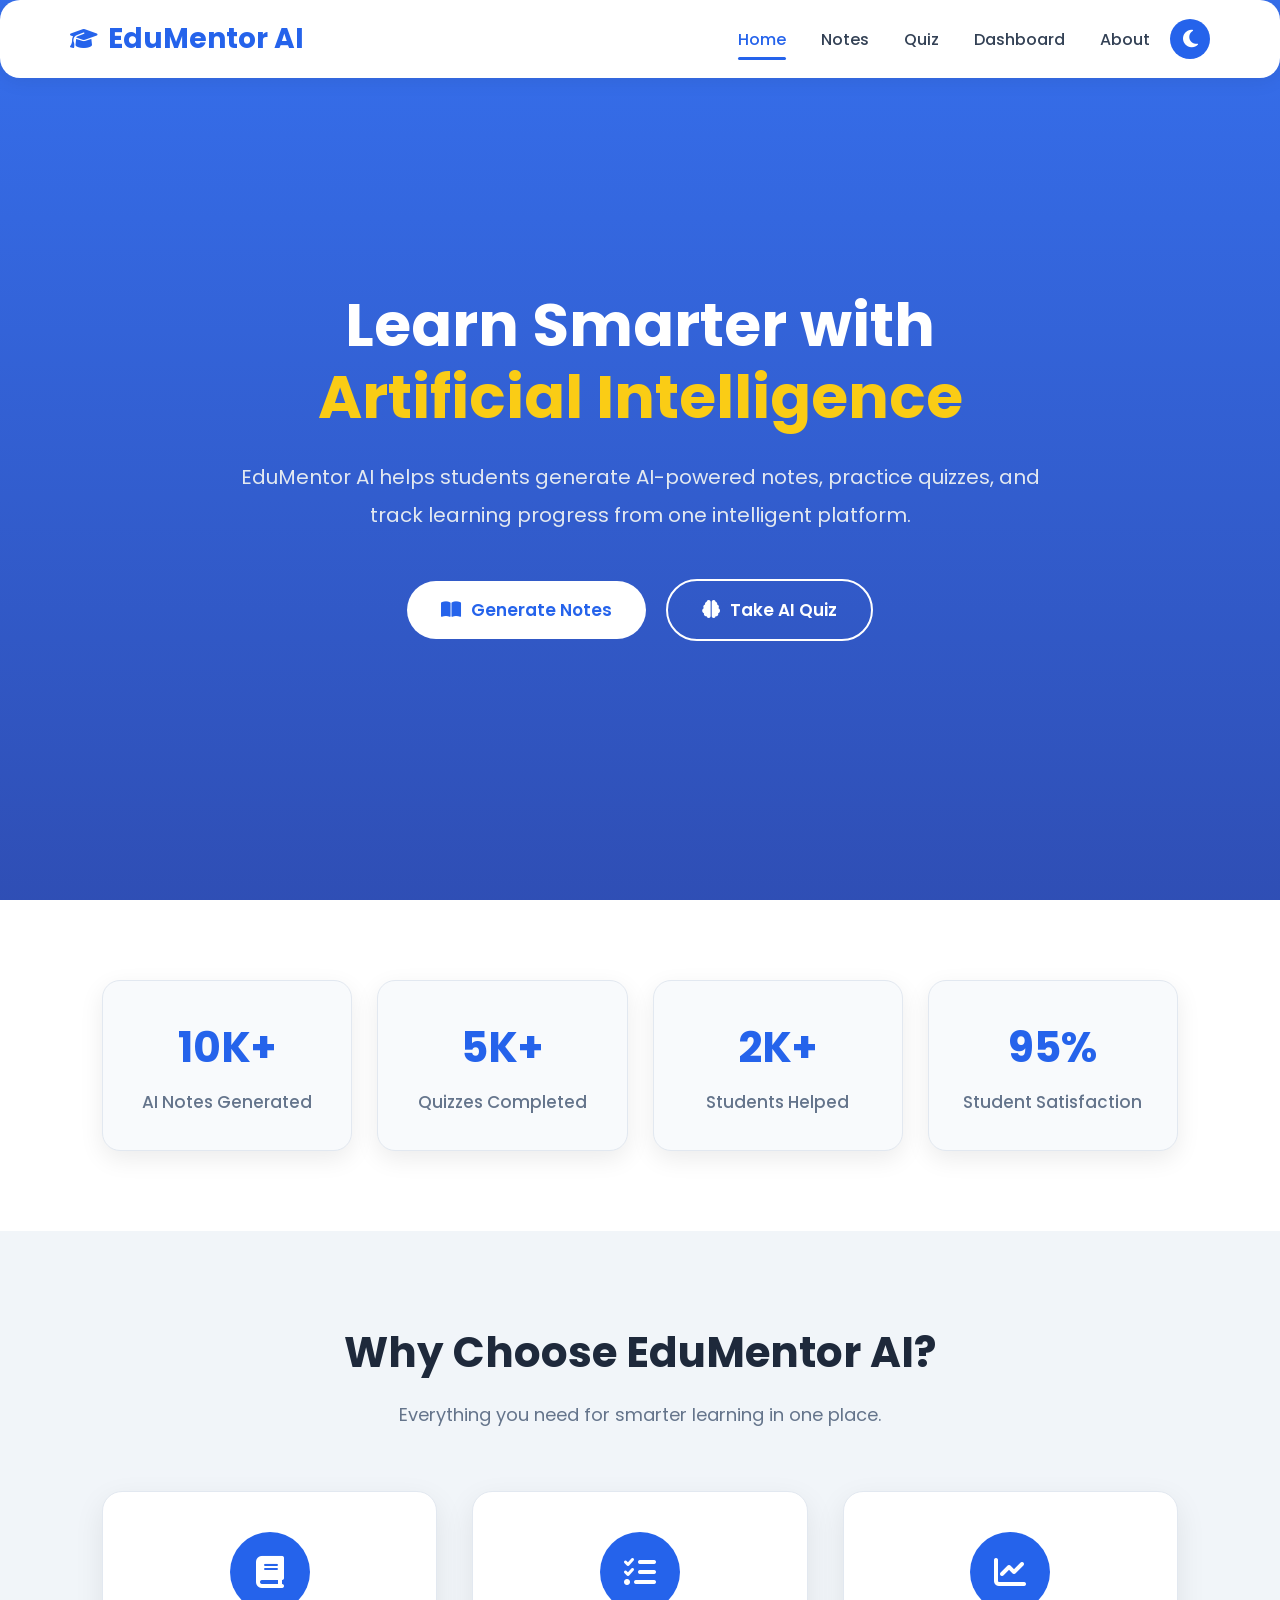
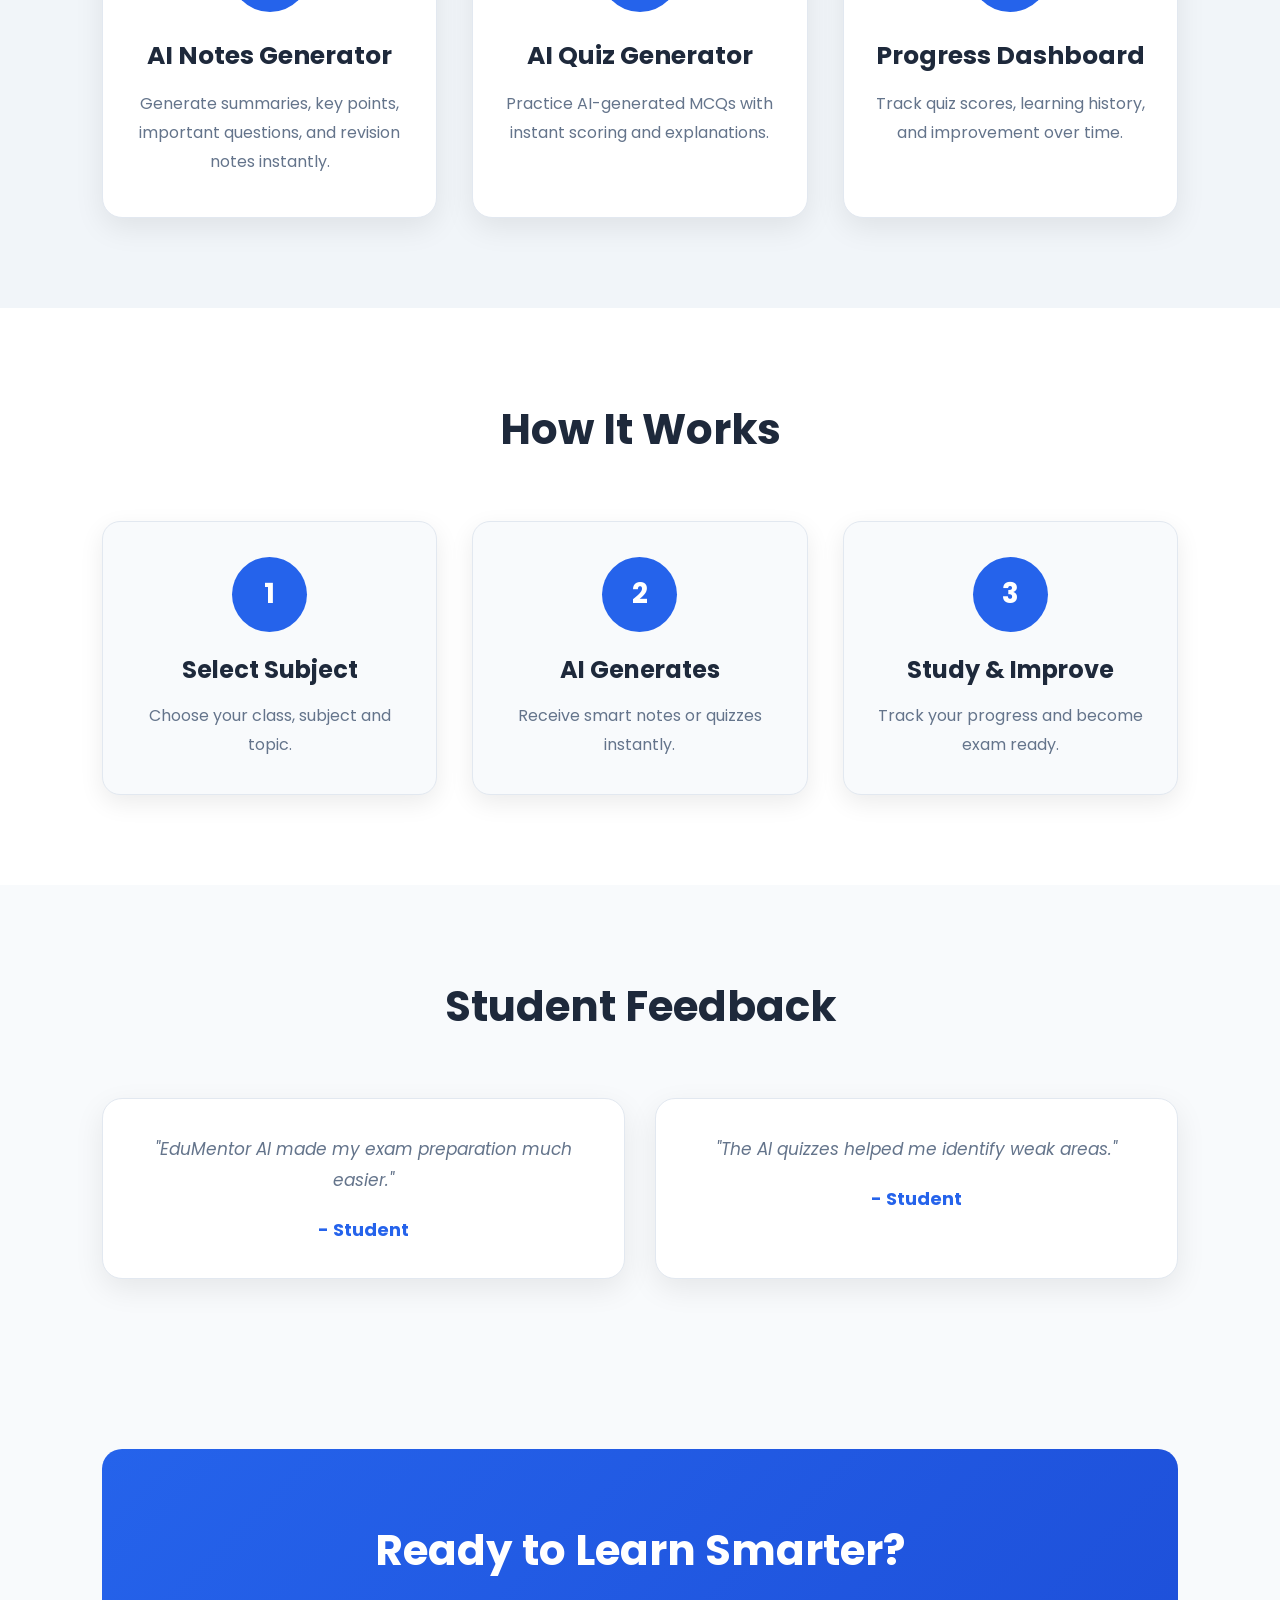
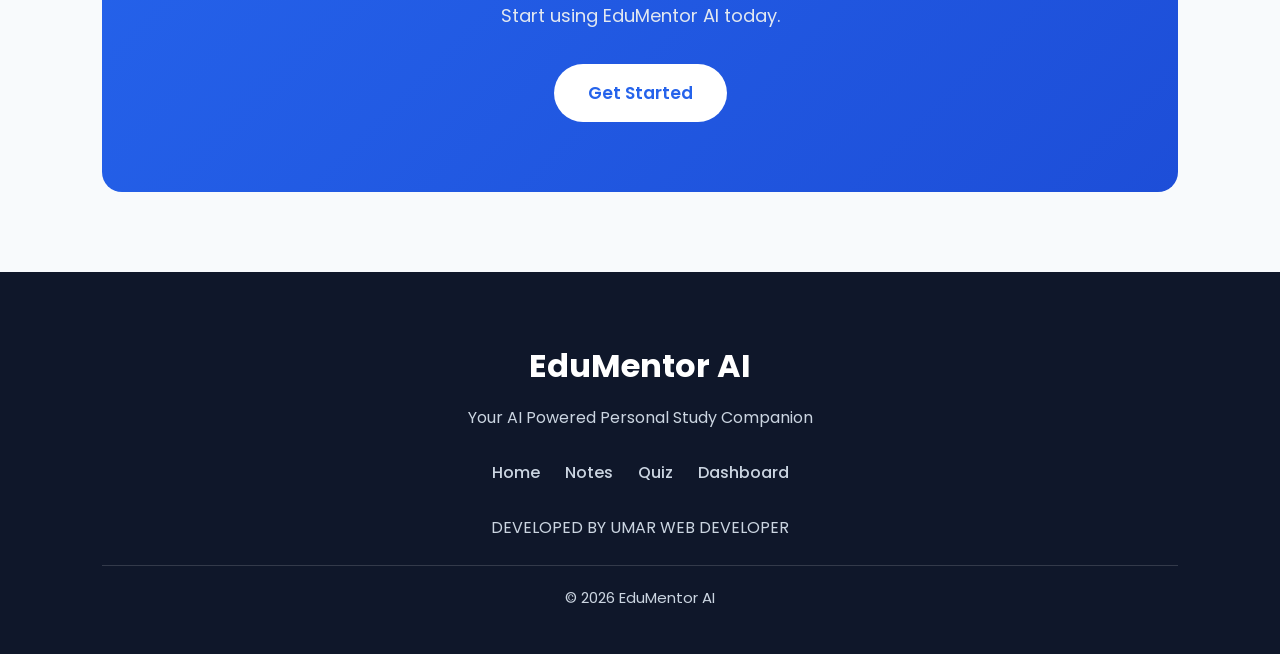
==== index.html @ 1d48b3f4 "Add files via upload" ====
<!DOCTYPE html>
<html lang="en">
<head>
    <meta charset="UTF-8">
    <meta name="viewport" content="width=device-width, initial-scale=1.0">
    <title>EduMentor AI | Learn Smarter</title>
    <head>
  <link rel="stylesheet" href="https://cdnjs.cloudflare.com/ajax/libs/font-awesome/6.5.1/css/all.min.css">
</head>

    <link rel="stylesheet" href="style.css">

    <!-- Google Font -->
    <link href="https://fonts.googleapis.com/css2?family=Poppins:wght@300;400;500;600;700&display=swap" rel="stylesheet">

    <!-- Font Awesome -->
    <link rel="stylesheet"
          href="style.css">
          <link href="notes.html">
          <link rel="icon" type="image/svg+xml" href="favicon.svg">

</head>

<body>

<!-- ================= NAVBAR ================= -->

<header>
    <nav class="navbar">
        <div class="logo">
            <i class="fa-solid fa-graduation-cap"></i>
            EduMentor AI
        </div>

        <div class="nav-controls">
            <ul class="nav-links" id="nav-links">
                <li><a href="index.html" class="active">Home</a></li>
                <li><a href="notes.html">Notes</a></li>
                <li><a href="quiz.html">Quiz</a></li>
                <li><a href="dashboard.html">Dashboard</a></li>
                <li><a href="about.html">About</a></li>
            </ul>

            <button id="theme-toggle" class="theme-toggle">
                <i class="fa-solid fa-moon"></i>
            </button>

            <button id="hamburger-btn" class="hamburger-btn" aria-label="Toggle Menu">
                <i class="fa-solid fa-bars"></i>
            </button>
        </div>
    </nav>
</header>

<!-- ================= HERO ================= -->

<section class="hero">

    <div class="hero-content">

        <h1>
            Learn Smarter with
            <span>Artificial Intelligence</span>
        </h1>

        <p>

            EduMentor AI helps students generate AI-powered notes,
            practice quizzes, and track learning progress from one
            intelligent platform.

        </p>

        <div class="hero-buttons">

            <a href="notes.html" class="btn primary">

                <i class="fa-solid fa-book-open"></i>

                Generate Notes

            </a>

            <a href="quiz.html" class="btn secondary">

                <i class="fa-solid fa-brain"></i>

                Take AI Quiz

            </a>

        </div>

    </div>

</section>

<!-- ================= STATS ================= -->

<section class="stats">

    <div class="stat-card">

        <h2>10K+</h2>

        <p>AI Notes Generated</p>

    </div>

    <div class="stat-card">

        <h2>5K+</h2>

        <p>Quizzes Completed</p>

    </div>

    <div class="stat-card">

        <h2>2K+</h2>

        <p>Students Helped</p>

    </div>

    <div class="stat-card">

        <h2>95%</h2>

        <p>Student Satisfaction</p>

    </div>

</section>

<!-- ================= FEATURES ================= -->

<section class="features">

    <h2>Why Choose EduMentor AI?</h2>

    <p class="section-text">

        Everything you need for smarter learning in one place.

    </p>

    <div class="feature-container">

        <div class="feature-card">

            <i class="fa-solid fa-book"></i>

            <h3>AI Notes Generator</h3>

            <p>

                Generate summaries,
                key points,
                important questions,
                and revision notes instantly.

            </p>

        </div>

        <div class="feature-card">

            <i class="fa-solid fa-list-check"></i>

            <h3>AI Quiz Generator</h3>

            <p>

                Practice AI-generated MCQs with
                instant scoring and explanations.

            </p>

        </div>

        <div class="feature-card">

            <i class="fa-solid fa-chart-line"></i>

            <h3>Progress Dashboard</h3>

            <p>

                Track quiz scores,
                learning history,
                and improvement over time.

            </p>

        </div>

    </div>

</section>

<!-- ================= HOW IT WORKS ================= -->

<section class="how">

    <h2>How It Works</h2>

    <div class="steps">

        <div class="step">

            <span>1</span>

            <h3>Select Subject</h3>

            <p>Choose your class, subject and topic.</p>

        </div>

        <div class="step">

            <span>2</span>

            <h3>AI Generates</h3>

            <p>Receive smart notes or quizzes instantly.</p>

        </div>

        <div class="step">

            <span>3</span>

            <h3>Study & Improve</h3>

            <p>Track your progress and become exam ready.</p>

        </div>

    </div>

</section>

<!-- ================= TESTIMONIALS ================= -->

<section class="testimonials">

    <h2>Student Feedback</h2>

    <div class="testimonial-container">

        <div class="testimonial">

            <p>

                "EduMentor AI made my exam preparation much easier."

            </p>

            <h4>- Student</h4>

        </div>

        <div class="testimonial">

            <p>

                "The AI quizzes helped me identify weak areas."

            </p>

            <h4>- Student</h4>

        </div>

    </div>

</section>

<!-- ================= CALL TO ACTION ================= -->

<section class="cta">

    <h2>

        Ready to Learn Smarter?

    </h2>

    <p>

        Start using EduMentor AI today.

    </p>

    <a href="notes.html" class="btn primary">

        Get Started

    </a>

</section>

<!-- ================= FOOTER ================= -->

<footer id="about">

    <h2>EduMentor AI</h2>

    <p>

        Your AI Powered Personal Study Companion

    </p>

    <div class="footer-links">

        <a href="index.html">Home</a>

        <a href="notes.html">Notes</a>

        <a href="quiz.html">Quiz</a>

        <a href="dashboard.html">Dashboard</a>

    </div>
    <p class="development">
        DEVELOPED BY UMAR WEB DEVELOPER <p>

    <p class="copyright">

        © 2026 EduMentor AI

    </p>


</footer>
<script src="script.js"></script>

</body>
</html>
---- style.css ----
/* ==========================================
   Google Font & Global Styles
========================================== */

*{
    margin:0;
    padding:0;
    box-sizing:border-box;
}

html{
    scroll-behavior:smooth;
}

body{
    font-family:'Poppins',sans-serif;
    background:#F8FAFC;
    color:#1E293B;
    overflow-x:hidden;
}

img{
    max-width:100%;
    display:block;
}

a{
    text-decoration:none;
}

ul{
    list-style:none;
}

section{
    padding:90px 8%;
}

/* ==========================================
   Reusable Container
========================================== */

.container{
    width:100%;
    max-width:1200px;
    margin:auto;
}

/* ==========================================
   Navbar
========================================== */

header{
    position:fixed;
    top:0;
    left:0;
    width:100%;
    background:#ffffff;
    box-shadow:0 2px 20px rgba(0,0,0,.08);
    z-index:1000;
    border-radius:20px;
    
}

.navbar{

    max-width:1200px;
    margin:auto;

    display:flex;
    justify-content:space-between;
    align-items:center;

    padding:18px 30px;
}

.logo{

    font-size:28px;
    font-weight:700;

    color:#2563EB;

    display:flex;
    align-items:center;
    gap:10px;
}

.logo i{

    font-size:22px;

}

.nav-links{

    display:flex;
    align-items:center;
    gap:35px;

}

.nav-links li{

    position:relative;

}

.nav-links a{

    color:#334155;
    font-size:16px;
    font-weight:500;

    transition:.3s;

}

.nav-links a:hover{

    color:#2563EB;

}

.nav-links a.active{

    color:#2563EB;

}

.nav-links a::after{

    content:"";

    position:absolute;

    left:0;
    bottom:-8px;

    width:0;
    height:3px;

    background:#2563EB;

    border-radius:10px;

    transition:.3s;

}

.nav-links a:hover::after,
.nav-links a.active::after{

    width:100%;

}
/* ==============================
   Theme Toggle Button
============================== */

.theme-toggle{

    width:40px;
    height:40px;

    border:none;
    border-radius:50%;

    background:#2563EB;
    color:white;

    cursor:pointer;

    font-size:20px;

    transition:.3s;

}

.theme-toggle:hover{

    transform:rotate(180deg) scale(1.1);

}

/* ==============================
   Dark Theme
============================== */

body.dark{

    background:#0F172A;
    color:#F8FAFC;

}

body.dark header{

    background:#1E293B;

}

body.dark .navbar a{

    color:#E2E8F0;

}

body.dark .hero{

    background:linear-gradient(135deg,#0F172A,#1E293B);

}

body.dark .stats{

    background:#0F172A;

}

body.dark .stat-card{

    background:#1E293B;
    color:white;
    border-color:#334155;

}

body.dark .features{

    background:#111827;

}
body.dark .features h2{

    color:white;
}
body.dark .feature-card{

    background:#1E293B;
    color:white;
    border-color:#334155;

}

body.dark .feature-card h3{

    color:white;

}

body.dark .feature-card p{

    color:#CBD5E1;

}

body.dark .how{

    background:#0F172A;
}

body.dark .how h2{
    color:white;
}

body.dark .step{

    background:#1E293B;
    color:white;
    border-color:#334155;

}

body.dark .step h3{

    color:white;

}

body.dark .step p{

    color:#CBD5E1;

}

body.dark .testimonials{

    background:#111827;

}

body.dark .testimonials h2{
    color:white;
    
}

body.dark .testimonial{

    background:#1E293B;
    color:white;
    border-color:#334155;

}

body.dark .testimonial p{

    color:#CBD5E1;

}

body.dark footer{

    background:#020617;

}
body,
header,
.stat-card,
.feature-card,
.step,
.testimonial,
footer{

    transition:0.4s ease;

}

/* ==========================================
   Hero Section
========================================== */

.hero{

    min-height:100vh;

    display:flex;
    align-items:center;
    justify-content:center;

    text-align:center;

    background:
    linear-gradient(
        rgba(37,99,235,.92),
        rgba(30,64,175,.92)
    );

    color:white;

    padding-top:120px;

}

.hero-content{

    max-width:850px;

}

.hero h1{

    font-size:60px;
    line-height:1.2;
    font-weight:700;

    margin-bottom:25px;

}

.hero h1 span{

    color:#FACC15;

}

.hero p{

    font-size:20px;

    line-height:1.9;

    color:#E2E8F0;

    margin-bottom:45px;

}

/* ==========================================
   Buttons
========================================== */

.hero-buttons{

    display:flex;
    justify-content:center;
    align-items:center;
    gap:20px;

    flex-wrap:wrap;

}

.btn{

    display:inline-flex;

    align-items:center;
    justify-content:center;

    gap:10px;

    padding:16px 34px;

    border-radius:50px;

    font-size:17px;
    font-weight:600;

    transition:.35s;

    cursor:pointer;

}

.btn i{

    font-size:18px;

}

.primary{

    background:#ffffff;

    color:#2563EB;

}

.primary:hover{

    background:#2563EB;

    color:#ffffff;

    transform:translateY(-5px);

    box-shadow:0 15px 30px rgba(0,0,0,.25);

}

.secondary{

    border:2px solid white;

    color:white;

}

.secondary:hover{

    background:white;

    color:#2563EB;

    transform:translateY(-5px);

    box-shadow:0 15px 30px rgba(0,0,0,.25);

}

/* ==========================================
   Responsive Design
========================================== */

@media(max-width:992px){

.hero h1{

    font-size:48px;

}

.hero p{

    font-size:18px;

}

.navbar{

    padding:18px 20px;

}

.nav-links{

    gap:20px;

}

}

@media(max-width:768px){

.navbar{

    flex-direction:column;

    gap:18px;

}

.nav-links{

    flex-wrap:wrap;

    justify-content:center;

    gap:15px;

}

.hero{

    padding-top:160px;

}

.hero h1{

    font-size:38px;

}

.hero p{

    font-size:16px;

}

.hero-buttons{

    flex-direction:column;

}

.btn{

    width:100%;
    max-width:320px;

}

}

@media(max-width:480px){

.logo{

    font-size:18px;

}

.hero h1{

    font-size:30px;

}

.hero p{

    font-size:15px;

}

section{

    padding:70px 20px;

}

}
/* ==========================================
   Statistics Section
========================================== */

.stats{
    display:grid;
    grid-template-columns:repeat(auto-fit,minmax(220px,1fr));
    gap:25px;
    padding:80px 8%;
    background:#ffffff;
}

.stat-card{
    background:#F8FAFC;
    padding:35px 25px;
    border-radius:18px;
    text-align:center;
    box-shadow:0 8px 25px rgba(0,0,0,.08);
    transition:.35s ease;
    border:1px solid #E2E8F0;
}

.stat-card:hover{
    transform:translateY(-10px);
    box-shadow:0 18px 40px rgba(37,99,235,.18);
}

.stat-card h2{
    font-size:42px;
    color:#2563EB;
    font-weight:700;
    margin-bottom:10px;
}

.stat-card p{
    color:#64748B;
    font-size:17px;
    font-weight:500;
}

/* ==========================================
   Features Section
========================================== */

.features{
    background:#F1F5F9;
    text-align:center;
}

.features h2{
    font-size:42px;
    color:#1E293B;
    margin-bottom:15px;
}

.section-text{
    max-width:700px;
    margin:0 auto 60px;
    color:#64748B;
    font-size:18px;
    line-height:1.8;
}

.feature-container{
    display:grid;
    grid-template-columns:repeat(auto-fit,minmax(300px,1fr));
    gap:35px;
}

.feature-card{
    background:#ffffff;
    padding:40px 30px;
    border-radius:20px;
    text-align:center;
    box-shadow:0 10px 30px rgba(0,0,0,.08);
    transition:.35s ease;
    border:1px solid #E2E8F0;
}

.feature-card:hover{
    transform:translateY(-12px);
    box-shadow:0 20px 45px rgba(37,99,235,.18);
}

.feature-card i{
    width:80px;
    height:80px;
    background:#2563EB;
    color:#ffffff;
    border-radius:50%;
    display:flex;
    justify-content:center;
    align-items:center;
    margin:0 auto 25px;
    font-size:32px;
}

.feature-card h3{
    font-size:25px;
    color:#1E293B;
    margin-bottom:15px;
}

.feature-card p{
    color:#64748B;
    line-height:1.8;
    font-size:16px;
}

/* ==========================================
   How It Works
========================================== */

.how{
    background:#ffffff;
    text-align:center;
}

.how h2{
    font-size:42px;
    color:#1E293B;
    margin-bottom:60px;
}

.steps{
    display:grid;
    grid-template-columns:repeat(auto-fit,minmax(260px,1fr));
    gap:35px;
}

.step{
    background:#F8FAFC;
    border-radius:18px;
    padding:35px 25px;
    box-shadow:0 8px 25px rgba(0,0,0,.08);
    transition:.35s ease;
    border:1px solid #E2E8F0;
}

.step:hover{
    transform:translateY(-10px);
    box-shadow:0 20px 40px rgba(37,99,235,.15);
}

.step span{
    width:75px;
    height:75px;
    background:#2563EB;
    color:#ffffff;
    display:flex;
    justify-content:center;
    align-items:center;
    margin:0 auto 20px;
    border-radius:50%;
    font-size:28px;
    font-weight:700;
}

.step h3{
    font-size:24px;
    color:#1E293B;
    margin-bottom:15px;
}

.step p{
    color:#64748B;
    line-height:1.8;
}

/* ==========================================
   Responsive
========================================== */

@media(max-width:768px){

    .features h2,
    .how h2{
        font-size:34px;
    }

    .section-text{
        font-size:16px;
        margin-bottom:40px;
    }

    .stat-card h2{
        font-size:34px;
    }

    .feature-card{
        padding:30px 20px;
    }

    .feature-card h3{
        font-size:22px;
    }

    .step{
        padding:30px 20px;
    }

    .step h3{
        font-size:22px;
    }
}

@media(max-width:480px){

    .stats,
    .features,
    .how{
        padding:60px 20px;
    }

    .features h2,
    .how h2{
        font-size:28px;
    }

    .stat-card h2{
        font-size:30px;
    }

    .feature-card i{
        width:70px;
        height:70px;
        font-size:28px;
    }

    .step span{
        width:65px;
        height:65px;
        font-size:24px;
    }
}
/* ==========================================
   Testimonials
========================================== */

.testimonials{
    background:#F8FAFC;
    text-align:center;
}

.testimonials h2{
    font-size:42px;
    color:#1E293B;
    margin-bottom:60px;
}

.testimonial-container{
    display:grid;
    grid-template-columns:repeat(auto-fit,minmax(320px,1fr));
    gap:30px;
}

.testimonial{
    background:#ffffff;
    padding:35px;
    border-radius:20px;
    box-shadow:0 10px 30px rgba(0,0,0,.08);
    transition:.35s;
    border:1px solid #E2E8F0;
}

.testimonial:hover{
    transform:translateY(-10px);
    box-shadow:0 20px 40px rgba(37,99,235,.18);
}

.testimonial p{
    color:#64748B;
    line-height:1.8;
    font-size:17px;
    font-style:italic;
}

.testimonial h4{
    margin-top:20px;
    color:#2563EB;
    font-size:18px;
}

/* ==========================================
   CTA Section
========================================== */

.cta{
    background:linear-gradient(135deg,#2563EB,#1D4ED8);
    color:#ffffff;
    text-align:center;
    border-radius:20px;
    margin:80px 8%;
    padding:70px 30px;
}

.cta h2{
    font-size:42px;
    margin-bottom:20px;
}

.cta p{
    font-size:18px;
    color:#E2E8F0;
    margin-bottom:35px;
}

/* ==========================================
   Footer
========================================== */

footer{
    background:#0F172A;
    color:#ffffff;
    padding:70px 8% 30px;
    text-align:center;
}

footer h2{
    font-size:32px;
    margin-bottom:15px;
}

footer p{
    color:#CBD5E1;
    margin-bottom:15px;
}

.footer-links{
    display:flex;
    justify-content:center;
    flex-wrap:wrap;
    gap:25px;
    margin:30px 0;
}

.footer-links a{
    color:#CBD5E1;
    transition:.3s;
    font-weight:500;
}

.footer-links a:hover{
    color:#60A5FA;
}

.copyright{
    margin-top:25px;
    border-top:1px solid rgba(255,255,255,.15);
    padding-top:20px;
    font-size:15px;
}

/* ==========================================
   Animations
========================================== */

@keyframes fadeUp{

    from{

        opacity:0;
        transform:translateY(40px);

    }

    to{

        opacity:1;
        transform:translateY(0);

    }

}

.hero-content{

    animation:fadeUp 1s ease;

}

.stat-card,
.feature-card,
.step,
.testimonial{

    animation:fadeUp .8s ease;

}

.btn{

    transition:all .3s ease;

}

.btn:hover{

    transform:translateY(-5px) scale(1.05);

}

.logo{

    transition:.3s;

}

.logo:hover{

    transform:scale(1.05);

}

/* ==========================================
   Scrollbar
========================================== */

::-webkit-scrollbar{

    width:10px;

}

::-webkit-scrollbar-track{

    background:#E2E8F0;

}

::-webkit-scrollbar-thumb{

    background:#2563EB;
    border-radius:20px;

}

::-webkit-scrollbar-thumb:hover{

    background:#1D4ED8;

}

/* ==========================================
   Responsive
========================================== */

@media(max-width:992px){

    .cta h2{
        font-size:34px;
    }

    .testimonials h2{
        font-size:34px;
    }

}

@media(max-width:768px){

    .testimonial-container{
        grid-template-columns:1fr;
    }

    .cta{
        margin:60px 20px;
        padding:50px 20px;
    }

    .cta h2{
        font-size:30px;
    }

    .cta p{
        font-size:16px;
    }

    footer{
        padding:60px 20px 30px;
    }

    .footer-links{
        flex-direction:column;
        gap:15px;
    }

}

@media(max-width:480px){

    .testimonials h2,
    .cta h2{
        font-size:26px;
    }

    .testimonial{
        padding:25px;
    }

    footer h2{
        font-size:26px;
    }

}
@media(max-width:600px){

    .theme-toggle{

        width:40px;

        height:40px;

        font-size:16px;

    }

}
/* ==========================================
   Hamburger Menu & Navbar Controls
========================================== */

.nav-controls {
    display: flex;
    align-items: center;
    gap: 20px;
}

.hamburger-btn {
    display: none;
    background: none;
    border: none;
    font-size: 24px;
    color: #2563EB;
    cursor: pointer;
    transition: transform 0.3s ease;
}

body.dark .hamburger-btn {
    color: #F8FAFC;
}

/* --- Mobile Responsive Styles --- */
@media (max-width: 768px) {
    .navbar {
        flex-direction: row; /* Overrides previous flex-direction column */
        justify-content: space-between;
        align-items: center;
        padding: 15px 20px;
    }

    .hamburger-btn {
        display: block; /* Show hamburger button on small screens */
    }

    .nav-links {
        position: absolute;
        top: 100%;
        left: 0;
        width: 100%;
        background: #ffffff;
        flex-direction: column;
        align-items: center;
        gap: 0;
        max-height: 0;
        overflow: hidden;
        transition: max-height 0.4s ease-in-out, box-shadow 0.3s ease;
        box-shadow: 0 10px 20px rgba(0,0,0,0.05);
    }

    body.dark .nav-links {
        background: #1E293B;
    }

    .nav-links.active {
        max-height: 300px; /* Slide down menu when active */
        padding: 15px 0;
    }

    .nav-links li {
        width: 100%;
        text-align: center;
    }

    .nav-links a {
        display: block;
        padding: 12px 0;
        width: 100%;
    }

    .nav-links a::after {
        display: none; /* Hide hover line under links on mobile */
    }
}
---- style.css ----
/* ==========================================
   Google Font & Global Styles
========================================== */

*{
    margin:0;
    padding:0;
    box-sizing:border-box;
}

html{
    scroll-behavior:smooth;
}

body{
    font-family:'Poppins',sans-serif;
    background:#F8FAFC;
    color:#1E293B;
    overflow-x:hidden;
}

img{
    max-width:100%;
    display:block;
}

a{
    text-decoration:none;
}

ul{
    list-style:none;
}

section{
    padding:90px 8%;
}

/* ==========================================
   Reusable Container
========================================== */

.container{
    width:100%;
    max-width:1200px;
    margin:auto;
}

/* ==========================================
   Navbar
========================================== */

header{
    position:fixed;
    top:0;
    left:0;
    width:100%;
    background:#ffffff;
    box-shadow:0 2px 20px rgba(0,0,0,.08);
    z-index:1000;
    border-radius:20px;
    
}

.navbar{

    max-width:1200px;
    margin:auto;

    display:flex;
    justify-content:space-between;
    align-items:center;

    padding:18px 30px;
}

.logo{

    font-size:28px;
    font-weight:700;

    color:#2563EB;

    display:flex;
    align-items:center;
    gap:10px;
}

.logo i{

    font-size:22px;

}

.nav-links{

    display:flex;
    align-items:center;
    gap:35px;

}

.nav-links li{

    position:relative;

}

.nav-links a{

    color:#334155;
    font-size:16px;
    font-weight:500;

    transition:.3s;

}

.nav-links a:hover{

    color:#2563EB;

}

.nav-links a.active{

    color:#2563EB;

}

.nav-links a::after{

    content:"";

    position:absolute;

    left:0;
    bottom:-8px;

    width:0;
    height:3px;

    background:#2563EB;

    border-radius:10px;

    transition:.3s;

}

.nav-links a:hover::after,
.nav-links a.active::after{

    width:100%;

}
/* ==============================
   Theme Toggle Button
============================== */

.theme-toggle{

    width:40px;
    height:40px;

    border:none;
    border-radius:50%;

    background:#2563EB;
    color:white;

    cursor:pointer;

    font-size:20px;

    transition:.3s;

}

.theme-toggle:hover{

    transform:rotate(180deg) scale(1.1);

}

/* ==============================
   Dark Theme
============================== */

body.dark{

    background:#0F172A;
    color:#F8FAFC;

}

body.dark header{

    background:#1E293B;

}

body.dark .navbar a{

    color:#E2E8F0;

}

body.dark .hero{

    background:linear-gradient(135deg,#0F172A,#1E293B);

}

body.dark .stats{

    background:#0F172A;

}

body.dark .stat-card{

    background:#1E293B;
    color:white;
    border-color:#334155;

}

body.dark .features{

    background:#111827;

}
body.dark .features h2{

    color:white;
}
body.dark .feature-card{

    background:#1E293B;
    color:white;
    border-color:#334155;

}

body.dark .feature-card h3{

    color:white;

}

body.dark .feature-card p{

    color:#CBD5E1;

}

body.dark .how{

    background:#0F172A;
}

body.dark .how h2{
    color:white;
}

body.dark .step{

    background:#1E293B;
    color:white;
    border-color:#334155;

}

body.dark .step h3{

    color:white;

}

body.dark .step p{

    color:#CBD5E1;

}

body.dark .testimonials{

    background:#111827;

}

body.dark .testimonials h2{
    color:white;
    
}

body.dark .testimonial{

    background:#1E293B;
    color:white;
    border-color:#334155;

}

body.dark .testimonial p{

    color:#CBD5E1;

}

body.dark footer{

    background:#020617;

}
body,
header,
.stat-card,
.feature-card,
.step,
.testimonial,
footer{

    transition:0.4s ease;

}

/* ==========================================
   Hero Section
========================================== */

.hero{

    min-height:100vh;

    display:flex;
    align-items:center;
    justify-content:center;

    text-align:center;

    background:
    linear-gradient(
        rgba(37,99,235,.92),
        rgba(30,64,175,.92)
    );

    color:white;

    padding-top:120px;

}

.hero-content{

    max-width:850px;

}

.hero h1{

    font-size:60px;
    line-height:1.2;
    font-weight:700;

    margin-bottom:25px;

}

.hero h1 span{

    color:#FACC15;

}

.hero p{

    font-size:20px;

    line-height:1.9;

    color:#E2E8F0;

    margin-bottom:45px;

}

/* ==========================================
   Buttons
========================================== */

.hero-buttons{

    display:flex;
    justify-content:center;
    align-items:center;
    gap:20px;

    flex-wrap:wrap;

}

.btn{

    display:inline-flex;

    align-items:center;
    justify-content:center;

    gap:10px;

    padding:16px 34px;

    border-radius:50px;

    font-size:17px;
    font-weight:600;

    transition:.35s;

    cursor:pointer;

}

.btn i{

    font-size:18px;

}

.primary{

    background:#ffffff;

    color:#2563EB;

}

.primary:hover{

    background:#2563EB;

    color:#ffffff;

    transform:translateY(-5px);

    box-shadow:0 15px 30px rgba(0,0,0,.25);

}

.secondary{

    border:2px solid white;

    color:white;

}

.secondary:hover{

    background:white;

    color:#2563EB;

    transform:translateY(-5px);

    box-shadow:0 15px 30px rgba(0,0,0,.25);

}

/* ==========================================
   Responsive Design
========================================== */

@media(max-width:992px){

.hero h1{

    font-size:48px;

}

.hero p{

    font-size:18px;

}

.navbar{

    padding:18px 20px;

}

.nav-links{

    gap:20px;

}

}

@media(max-width:768px){

.navbar{

    flex-direction:column;

    gap:18px;

}

.nav-links{

    flex-wrap:wrap;

    justify-content:center;

    gap:15px;

}

.hero{

    padding-top:160px;

}

.hero h1{

    font-size:38px;

}

.hero p{

    font-size:16px;

}

.hero-buttons{

    flex-direction:column;

}

.btn{

    width:100%;
    max-width:320px;

}

}

@media(max-width:480px){

.logo{

    font-size:18px;

}

.hero h1{

    font-size:30px;

}

.hero p{

    font-size:15px;

}

section{

    padding:70px 20px;

}

}
/* ==========================================
   Statistics Section
========================================== */

.stats{
    display:grid;
    grid-template-columns:repeat(auto-fit,minmax(220px,1fr));
    gap:25px;
    padding:80px 8%;
    background:#ffffff;
}

.stat-card{
    background:#F8FAFC;
    padding:35px 25px;
    border-radius:18px;
    text-align:center;
    box-shadow:0 8px 25px rgba(0,0,0,.08);
    transition:.35s ease;
    border:1px solid #E2E8F0;
}

.stat-card:hover{
    transform:translateY(-10px);
    box-shadow:0 18px 40px rgba(37,99,235,.18);
}

.stat-card h2{
    font-size:42px;
    color:#2563EB;
    font-weight:700;
    margin-bottom:10px;
}

.stat-card p{
    color:#64748B;
    font-size:17px;
    font-weight:500;
}

/* ==========================================
   Features Section
========================================== */

.features{
    background:#F1F5F9;
    text-align:center;
}

.features h2{
    font-size:42px;
    color:#1E293B;
    margin-bottom:15px;
}

.section-text{
    max-width:700px;
    margin:0 auto 60px;
    color:#64748B;
    font-size:18px;
    line-height:1.8;
}

.feature-container{
    display:grid;
    grid-template-columns:repeat(auto-fit,minmax(300px,1fr));
    gap:35px;
}

.feature-card{
    background:#ffffff;
    padding:40px 30px;
    border-radius:20px;
    text-align:center;
    box-shadow:0 10px 30px rgba(0,0,0,.08);
    transition:.35s ease;
    border:1px solid #E2E8F0;
}

.feature-card:hover{
    transform:translateY(-12px);
    box-shadow:0 20px 45px rgba(37,99,235,.18);
}

.feature-card i{
    width:80px;
    height:80px;
    background:#2563EB;
    color:#ffffff;
    border-radius:50%;
    display:flex;
    justify-content:center;
    align-items:center;
    margin:0 auto 25px;
    font-size:32px;
}

.feature-card h3{
    font-size:25px;
    color:#1E293B;
    margin-bottom:15px;
}

.feature-card p{
    color:#64748B;
    line-height:1.8;
    font-size:16px;
}

/* ==========================================
   How It Works
========================================== */

.how{
    background:#ffffff;
    text-align:center;
}

.how h2{
    font-size:42px;
    color:#1E293B;
    margin-bottom:60px;
}

.steps{
    display:grid;
    grid-template-columns:repeat(auto-fit,minmax(260px,1fr));
    gap:35px;
}

.step{
    background:#F8FAFC;
    border-radius:18px;
    padding:35px 25px;
    box-shadow:0 8px 25px rgba(0,0,0,.08);
    transition:.35s ease;
    border:1px solid #E2E8F0;
}

.step:hover{
    transform:translateY(-10px);
    box-shadow:0 20px 40px rgba(37,99,235,.15);
}

.step span{
    width:75px;
    height:75px;
    background:#2563EB;
    color:#ffffff;
    display:flex;
    justify-content:center;
    align-items:center;
    margin:0 auto 20px;
    border-radius:50%;
    font-size:28px;
    font-weight:700;
}

.step h3{
    font-size:24px;
    color:#1E293B;
    margin-bottom:15px;
}

.step p{
    color:#64748B;
    line-height:1.8;
}

/* ==========================================
   Responsive
========================================== */

@media(max-width:768px){

    .features h2,
    .how h2{
        font-size:34px;
    }

    .section-text{
        font-size:16px;
        margin-bottom:40px;
    }

    .stat-card h2{
        font-size:34px;
    }

    .feature-card{
        padding:30px 20px;
    }

    .feature-card h3{
        font-size:22px;
    }

    .step{
        padding:30px 20px;
    }

    .step h3{
        font-size:22px;
    }
}

@media(max-width:480px){

    .stats,
    .features,
    .how{
        padding:60px 20px;
    }

    .features h2,
    .how h2{
        font-size:28px;
    }

    .stat-card h2{
        font-size:30px;
    }

    .feature-card i{
        width:70px;
        height:70px;
        font-size:28px;
    }

    .step span{
        width:65px;
        height:65px;
        font-size:24px;
    }
}
/* ==========================================
   Testimonials
========================================== */

.testimonials{
    background:#F8FAFC;
    text-align:center;
}

.testimonials h2{
    font-size:42px;
    color:#1E293B;
    margin-bottom:60px;
}

.testimonial-container{
    display:grid;
    grid-template-columns:repeat(auto-fit,minmax(320px,1fr));
    gap:30px;
}

.testimonial{
    background:#ffffff;
    padding:35px;
    border-radius:20px;
    box-shadow:0 10px 30px rgba(0,0,0,.08);
    transition:.35s;
    border:1px solid #E2E8F0;
}

.testimonial:hover{
    transform:translateY(-10px);
    box-shadow:0 20px 40px rgba(37,99,235,.18);
}

.testimonial p{
    color:#64748B;
    line-height:1.8;
    font-size:17px;
    font-style:italic;
}

.testimonial h4{
    margin-top:20px;
    color:#2563EB;
    font-size:18px;
}

/* ==========================================
   CTA Section
========================================== */

.cta{
    background:linear-gradient(135deg,#2563EB,#1D4ED8);
    color:#ffffff;
    text-align:center;
    border-radius:20px;
    margin:80px 8%;
    padding:70px 30px;
}

.cta h2{
    font-size:42px;
    margin-bottom:20px;
}

.cta p{
    font-size:18px;
    color:#E2E8F0;
    margin-bottom:35px;
}

/* ==========================================
   Footer
========================================== */

footer{
    background:#0F172A;
    color:#ffffff;
    padding:70px 8% 30px;
    text-align:center;
}

footer h2{
    font-size:32px;
    margin-bottom:15px;
}

footer p{
    color:#CBD5E1;
    margin-bottom:15px;
}

.footer-links{
    display:flex;
    justify-content:center;
    flex-wrap:wrap;
    gap:25px;
    margin:30px 0;
}

.footer-links a{
    color:#CBD5E1;
    transition:.3s;
    font-weight:500;
}

.footer-links a:hover{
    color:#60A5FA;
}

.copyright{
    margin-top:25px;
    border-top:1px solid rgba(255,255,255,.15);
    padding-top:20px;
    font-size:15px;
}

/* ==========================================
   Animations
========================================== */

@keyframes fadeUp{

    from{

        opacity:0;
        transform:translateY(40px);

    }

    to{

        opacity:1;
        transform:translateY(0);

    }

}

.hero-content{

    animation:fadeUp 1s ease;

}

.stat-card,
.feature-card,
.step,
.testimonial{

    animation:fadeUp .8s ease;

}

.btn{

    transition:all .3s ease;

}

.btn:hover{

    transform:translateY(-5px) scale(1.05);

}

.logo{

    transition:.3s;

}

.logo:hover{

    transform:scale(1.05);

}

/* ==========================================
   Scrollbar
========================================== */

::-webkit-scrollbar{

    width:10px;

}

::-webkit-scrollbar-track{

    background:#E2E8F0;

}

::-webkit-scrollbar-thumb{

    background:#2563EB;
    border-radius:20px;

}

::-webkit-scrollbar-thumb:hover{

    background:#1D4ED8;

}

/* ==========================================
   Responsive
========================================== */

@media(max-width:992px){

    .cta h2{
        font-size:34px;
    }

    .testimonials h2{
        font-size:34px;
    }

}

@media(max-width:768px){

    .testimonial-container{
        grid-template-columns:1fr;
    }

    .cta{
        margin:60px 20px;
        padding:50px 20px;
    }

    .cta h2{
        font-size:30px;
    }

    .cta p{
        font-size:16px;
    }

    footer{
        padding:60px 20px 30px;
    }

    .footer-links{
        flex-direction:column;
        gap:15px;
    }

}

@media(max-width:480px){

    .testimonials h2,
    .cta h2{
        font-size:26px;
    }

    .testimonial{
        padding:25px;
    }

    footer h2{
        font-size:26px;
    }

}
@media(max-width:600px){

    .theme-toggle{

        width:40px;

        height:40px;

        font-size:16px;

    }

}
/* ==========================================
   Hamburger Menu & Navbar Controls
========================================== */

.nav-controls {
    display: flex;
    align-items: center;
    gap: 20px;
}

.hamburger-btn {
    display: none;
    background: none;
    border: none;
    font-size: 24px;
    color: #2563EB;
    cursor: pointer;
    transition: transform 0.3s ease;
}

body.dark .hamburger-btn {
    color: #F8FAFC;
}

/* --- Mobile Responsive Styles --- */
@media (max-width: 768px) {
    .navbar {
        flex-direction: row; /* Overrides previous flex-direction column */
        justify-content: space-between;
        align-items: center;
        padding: 15px 20px;
    }

    .hamburger-btn {
        display: block; /* Show hamburger button on small screens */
    }

    .nav-links {
        position: absolute;
        top: 100%;
        left: 0;
        width: 100%;
        background: #ffffff;
        flex-direction: column;
        align-items: center;
        gap: 0;
        max-height: 0;
        overflow: hidden;
        transition: max-height 0.4s ease-in-out, box-shadow 0.3s ease;
        box-shadow: 0 10px 20px rgba(0,0,0,0.05);
    }

    body.dark .nav-links {
        background: #1E293B;
    }

    .nav-links.active {
        max-height: 300px; /* Slide down menu when active */
        padding: 15px 0;
    }

    .nav-links li {
        width: 100%;
        text-align: center;
    }

    .nav-links a {
        display: block;
        padding: 12px 0;
        width: 100%;
    }

    .nav-links a::after {
        display: none; /* Hide hover line under links on mobile */
    }
}
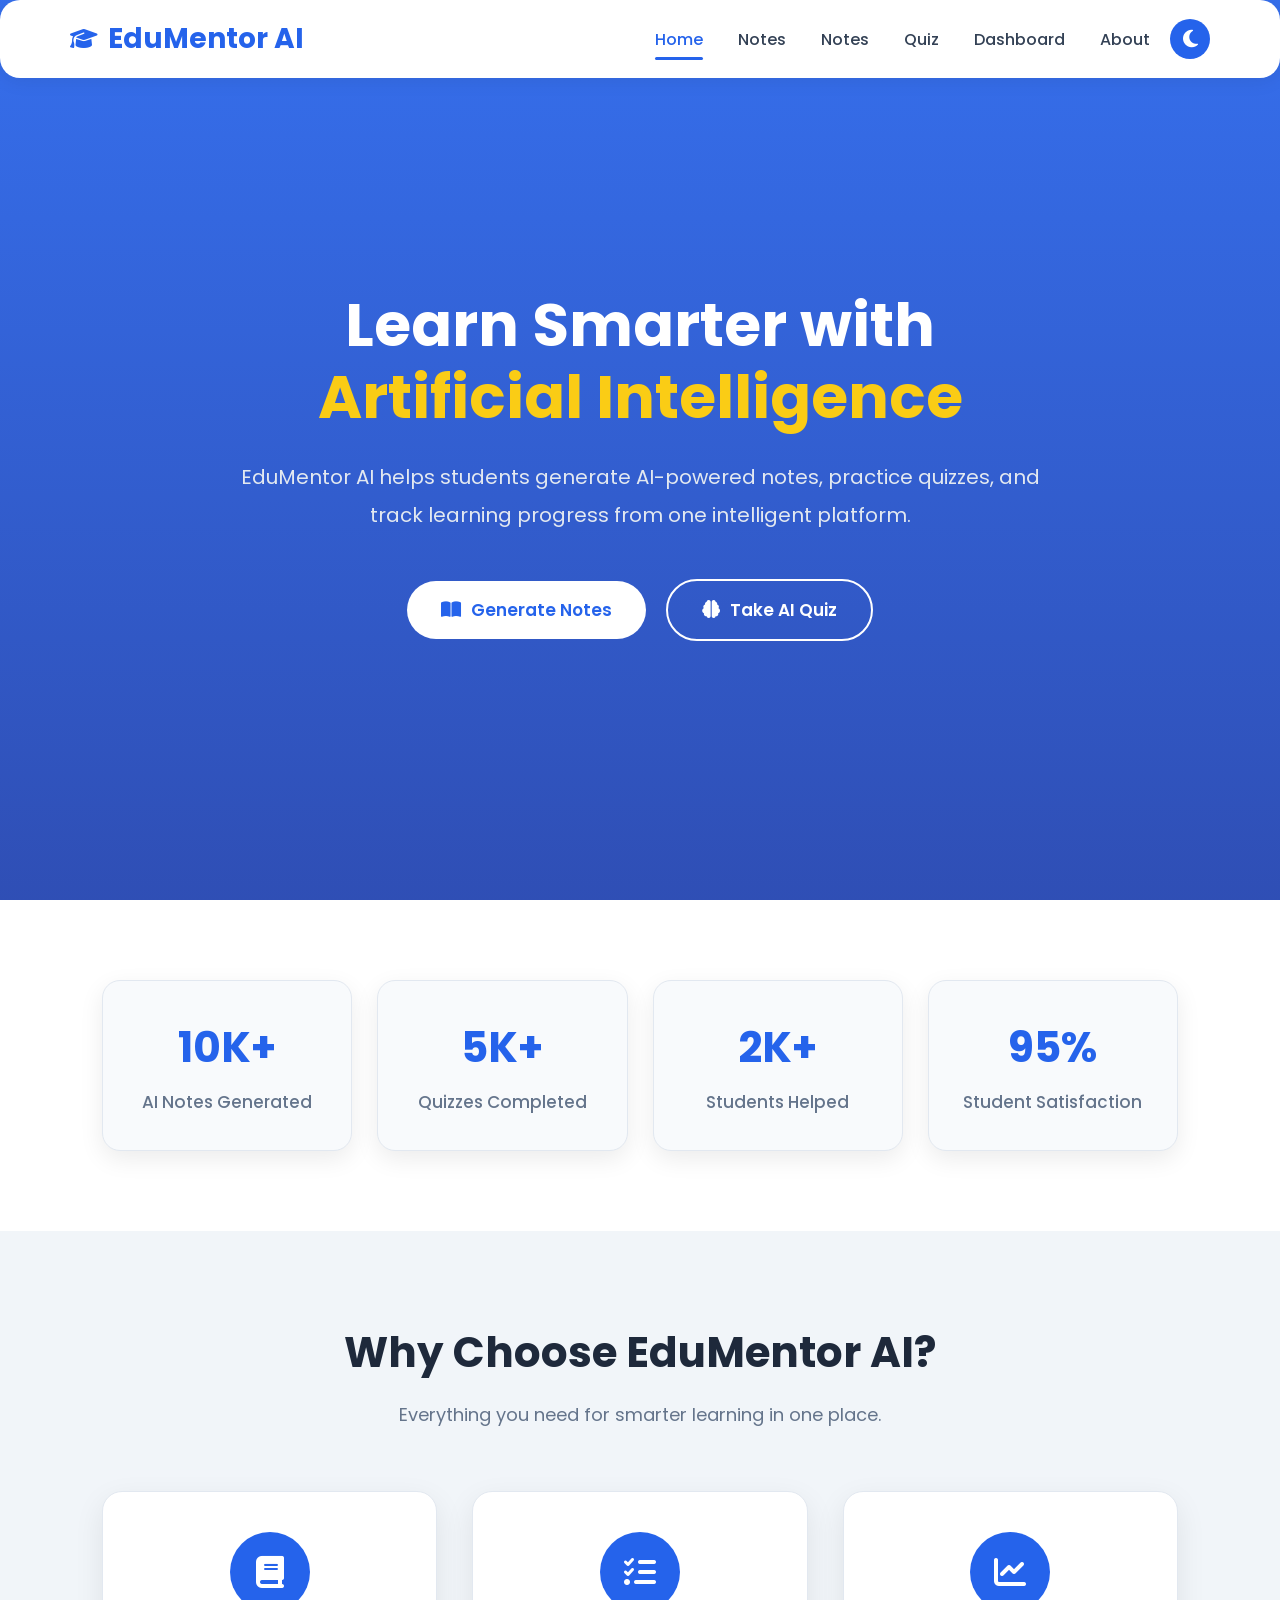
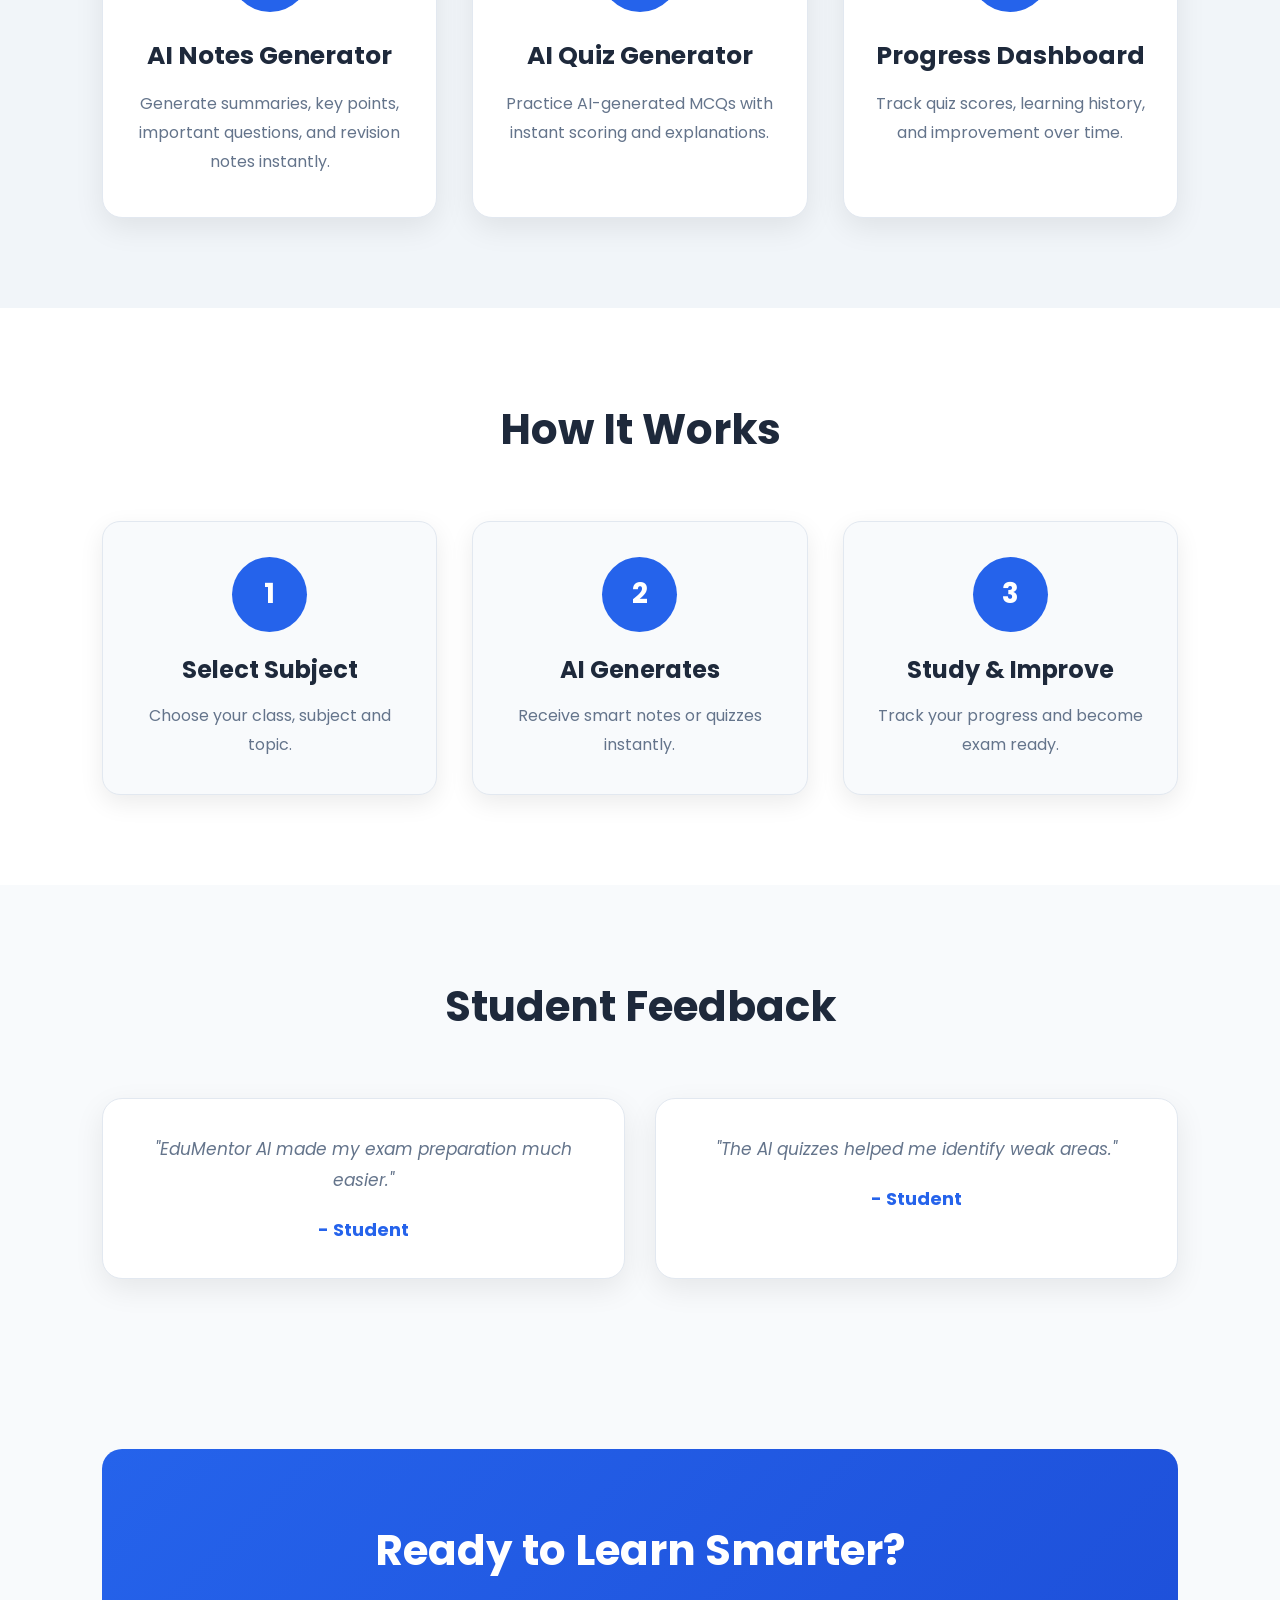
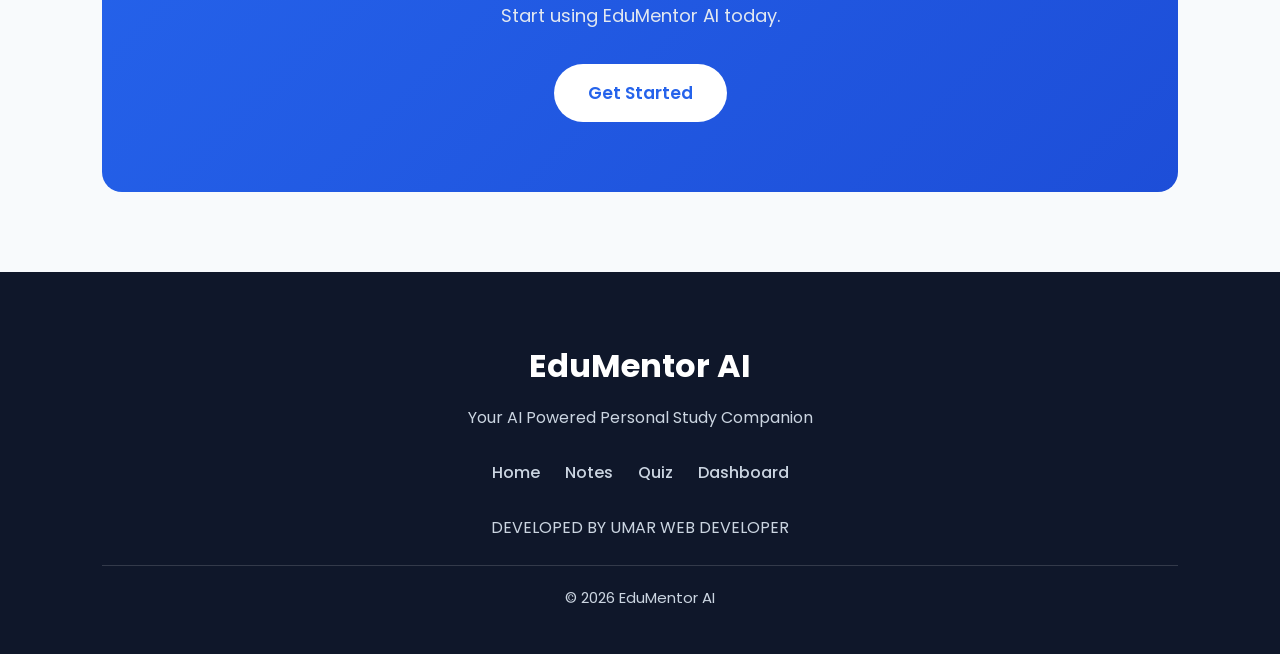
==== commit d5d9eb51: "Fix HTML structure and update links" ====
--- a/index.html
+++ b/index.html
@@ -18,6 +18,7 @@
           href="style.css">
           <link href="notes.html">
           <link rel="icon" type="image/svg+xml" href="favicon.svg">
+    <link rel="manifest" href="manifest.json">
 
 </head>
 
@@ -35,6 +36,7 @@
         <div class="nav-controls">
             <ul class="nav-links" id="nav-links">
                 <li><a href="index.html" class="active">Home</a></li>
+                <li><a href="chat.html">Notes</a></li>
                 <li><a href="notes.html">Notes</a></li>
                 <li><a href="quiz.html">Quiz</a></li>
                 <li><a href="dashboard.html">Dashboard</a></li>
@@ -336,6 +338,14 @@
 
 </footer>
 <script src="script.js"></script>
+    <script>
+  if ('serviceWorker' in navigator) {
+    window.addEventListener('load', () => {
+      navigator.serviceWorker.register('/edumentor/sw.js')
+        .then(() => console.log('Service Worker Registered Successfully'));
+    });
+  }
+</script>
 
 </body>
-</html>+</html>
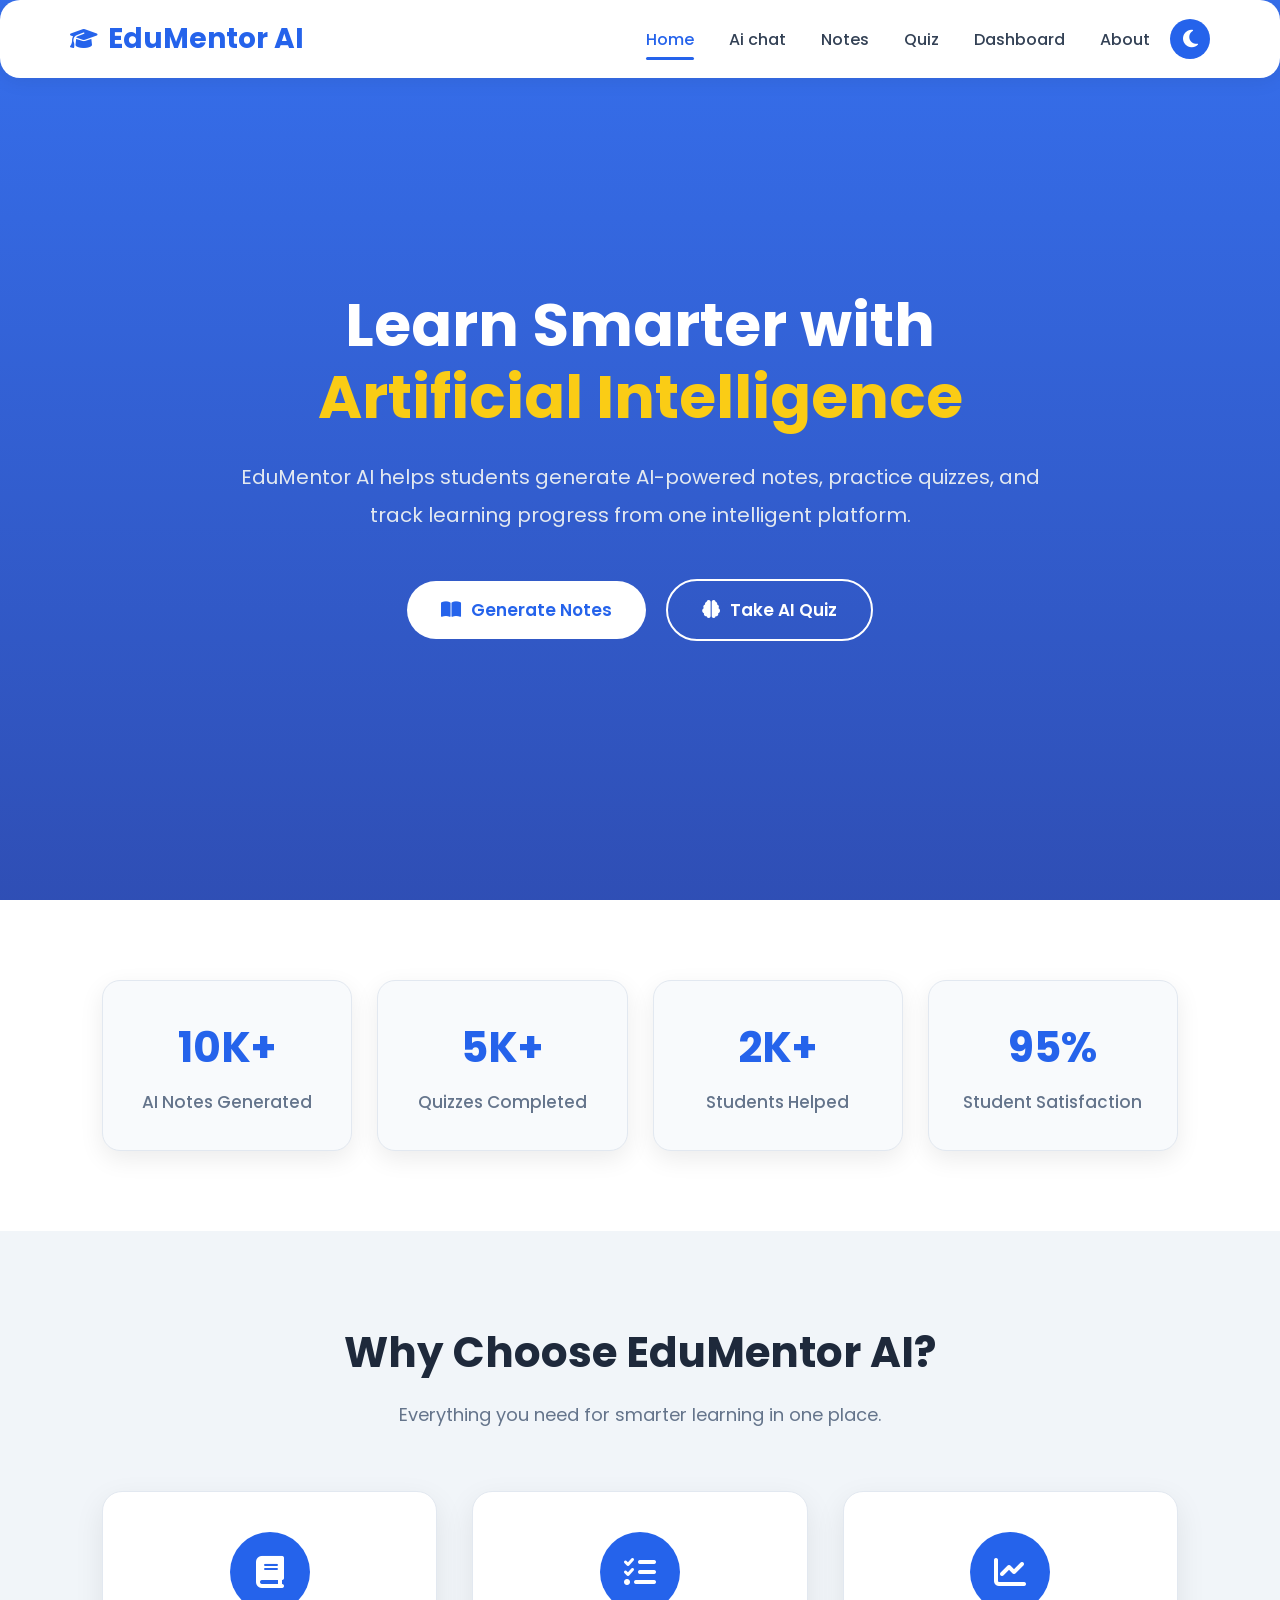
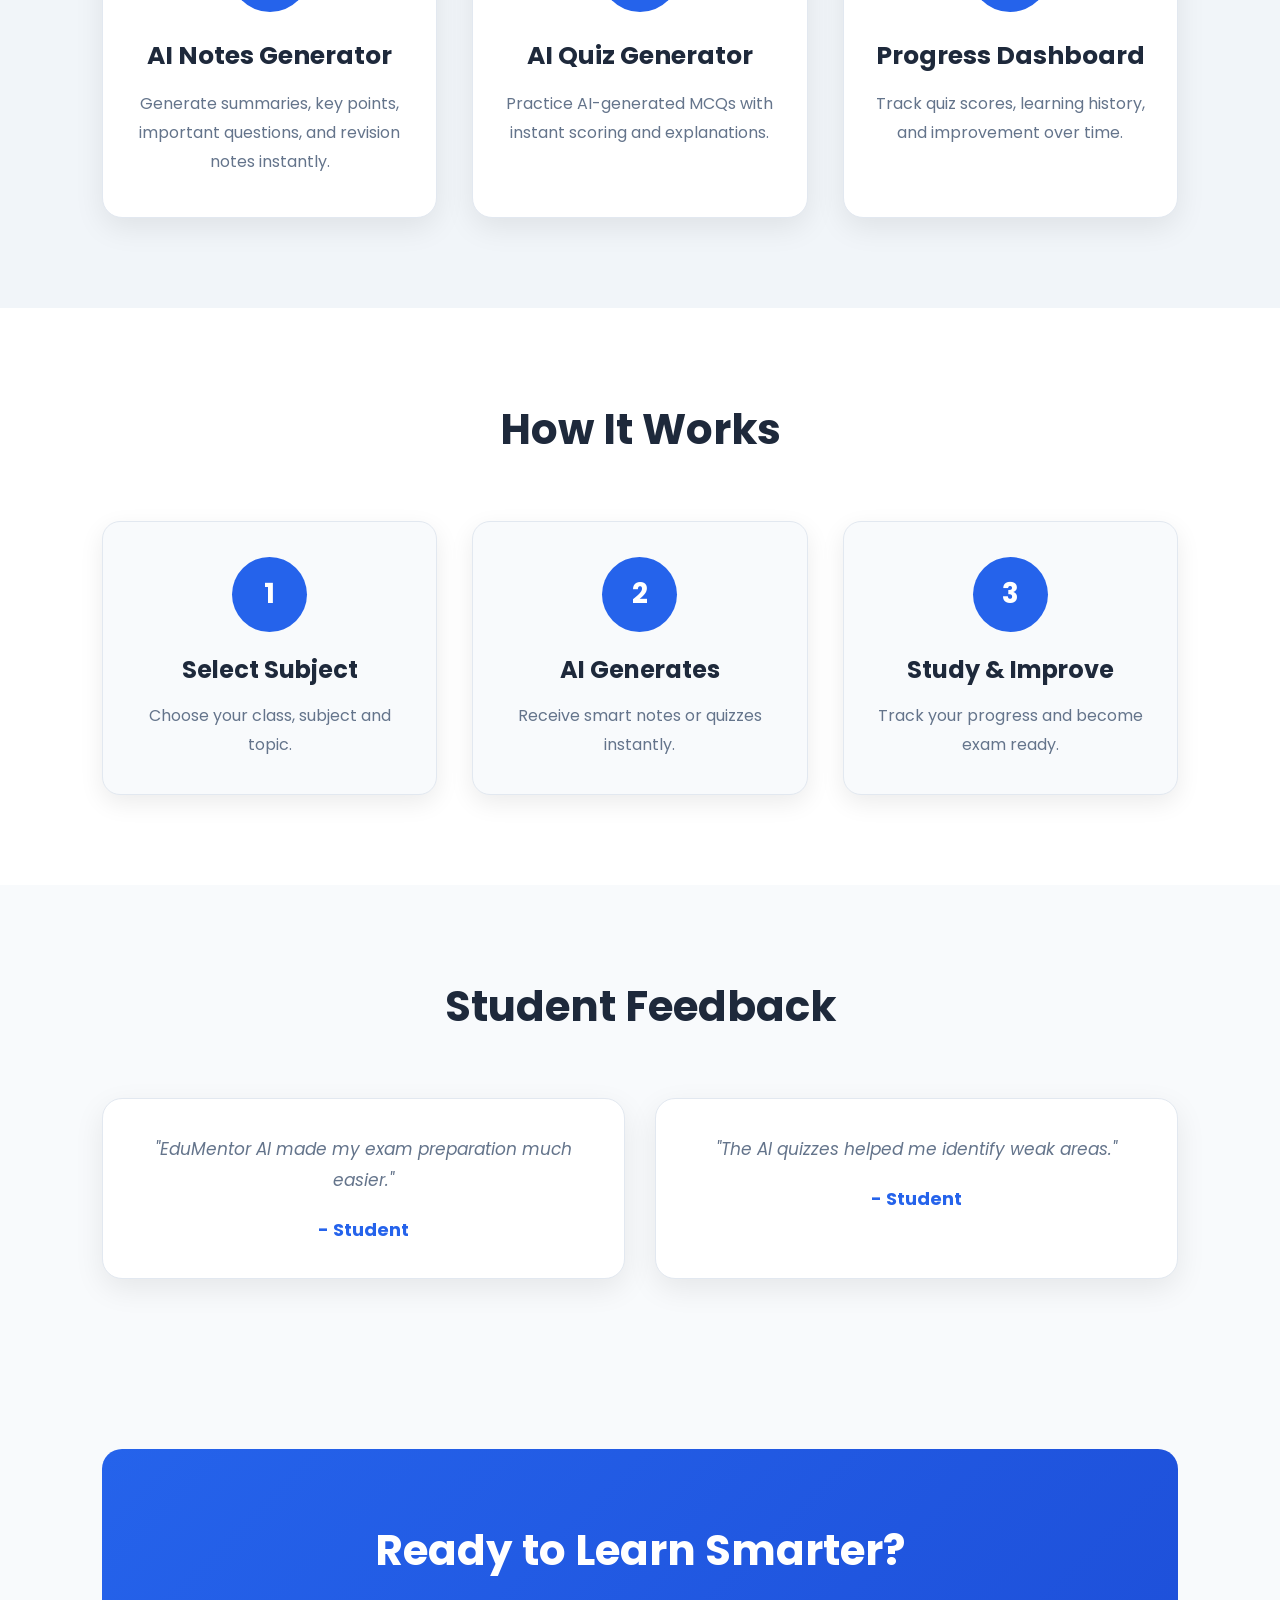
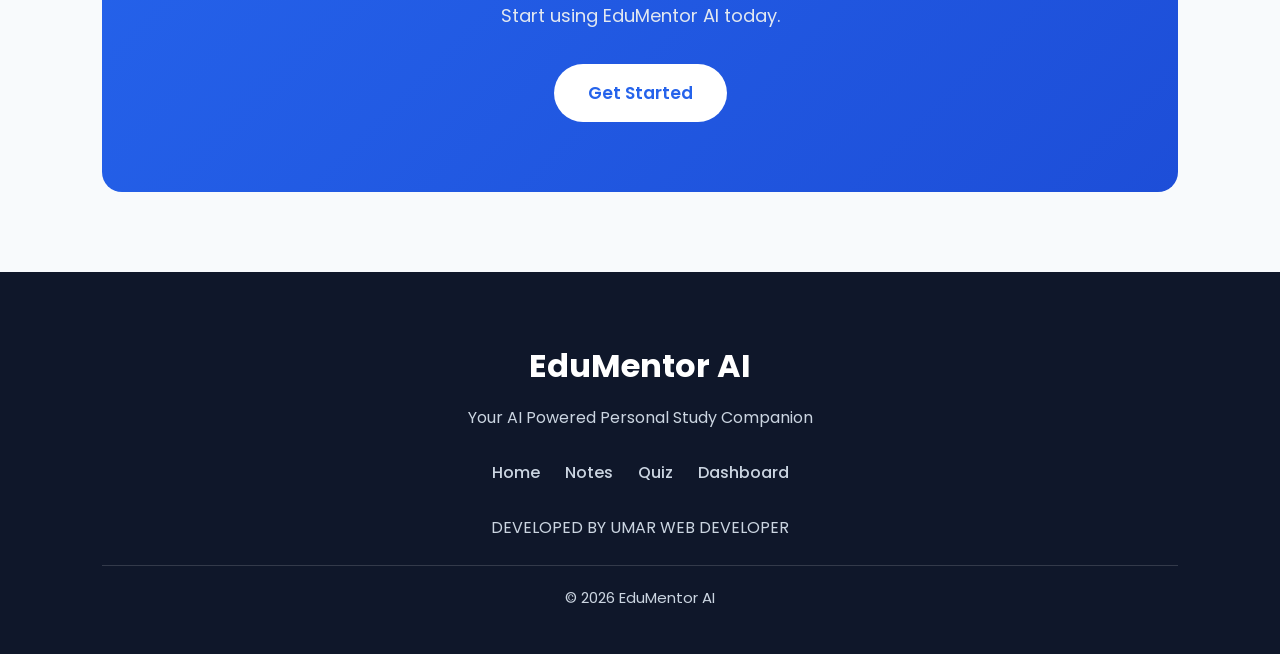
==== commit 218cfd95: "Fix HTML structure and update links" ====
--- a/index.html
+++ b/index.html
@@ -36,7 +36,7 @@
         <div class="nav-controls">
             <ul class="nav-links" id="nav-links">
                 <li><a href="index.html" class="active">Home</a></li>
-                <li><a href="chat.html">Notes</a></li>
+                <li><a href="chat.html">Ai chat</a></li>
                 <li><a href="notes.html">Notes</a></li>
                 <li><a href="quiz.html">Quiz</a></li>
                 <li><a href="dashboard.html">Dashboard</a></li>
